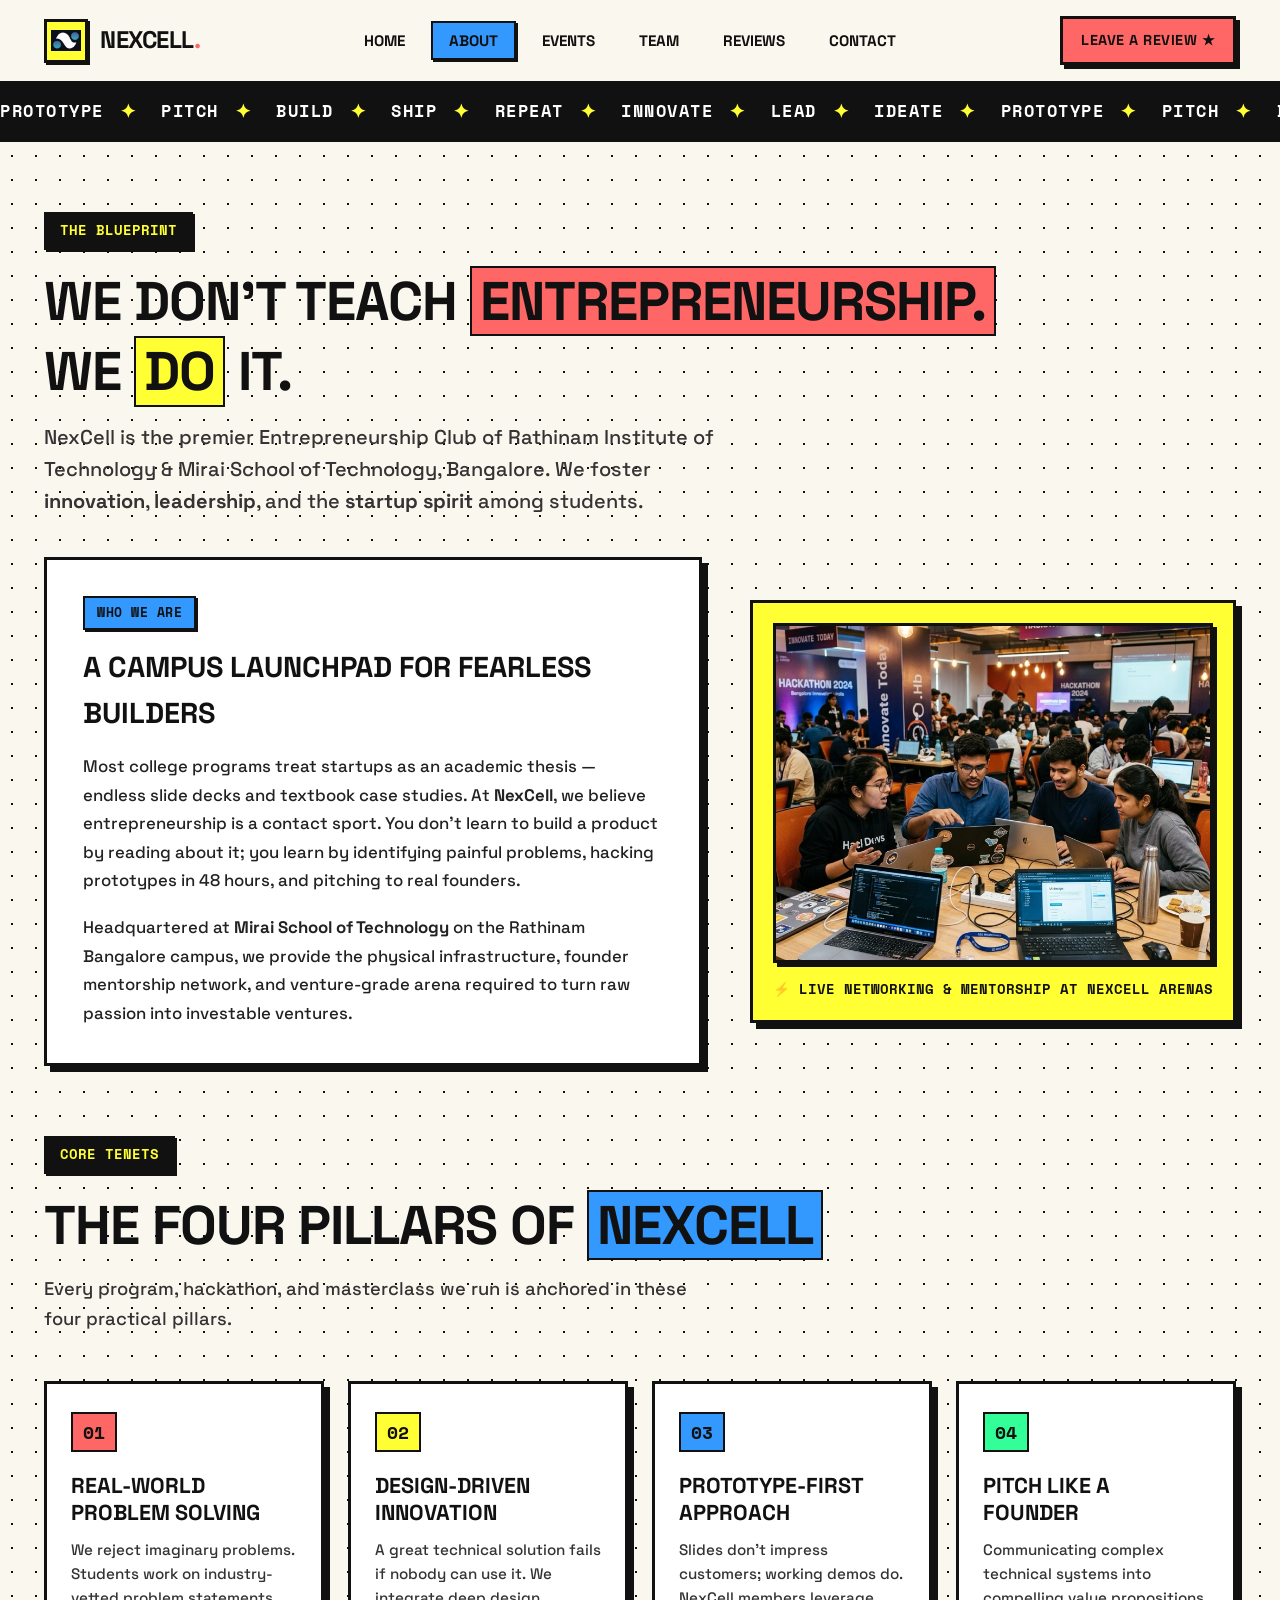
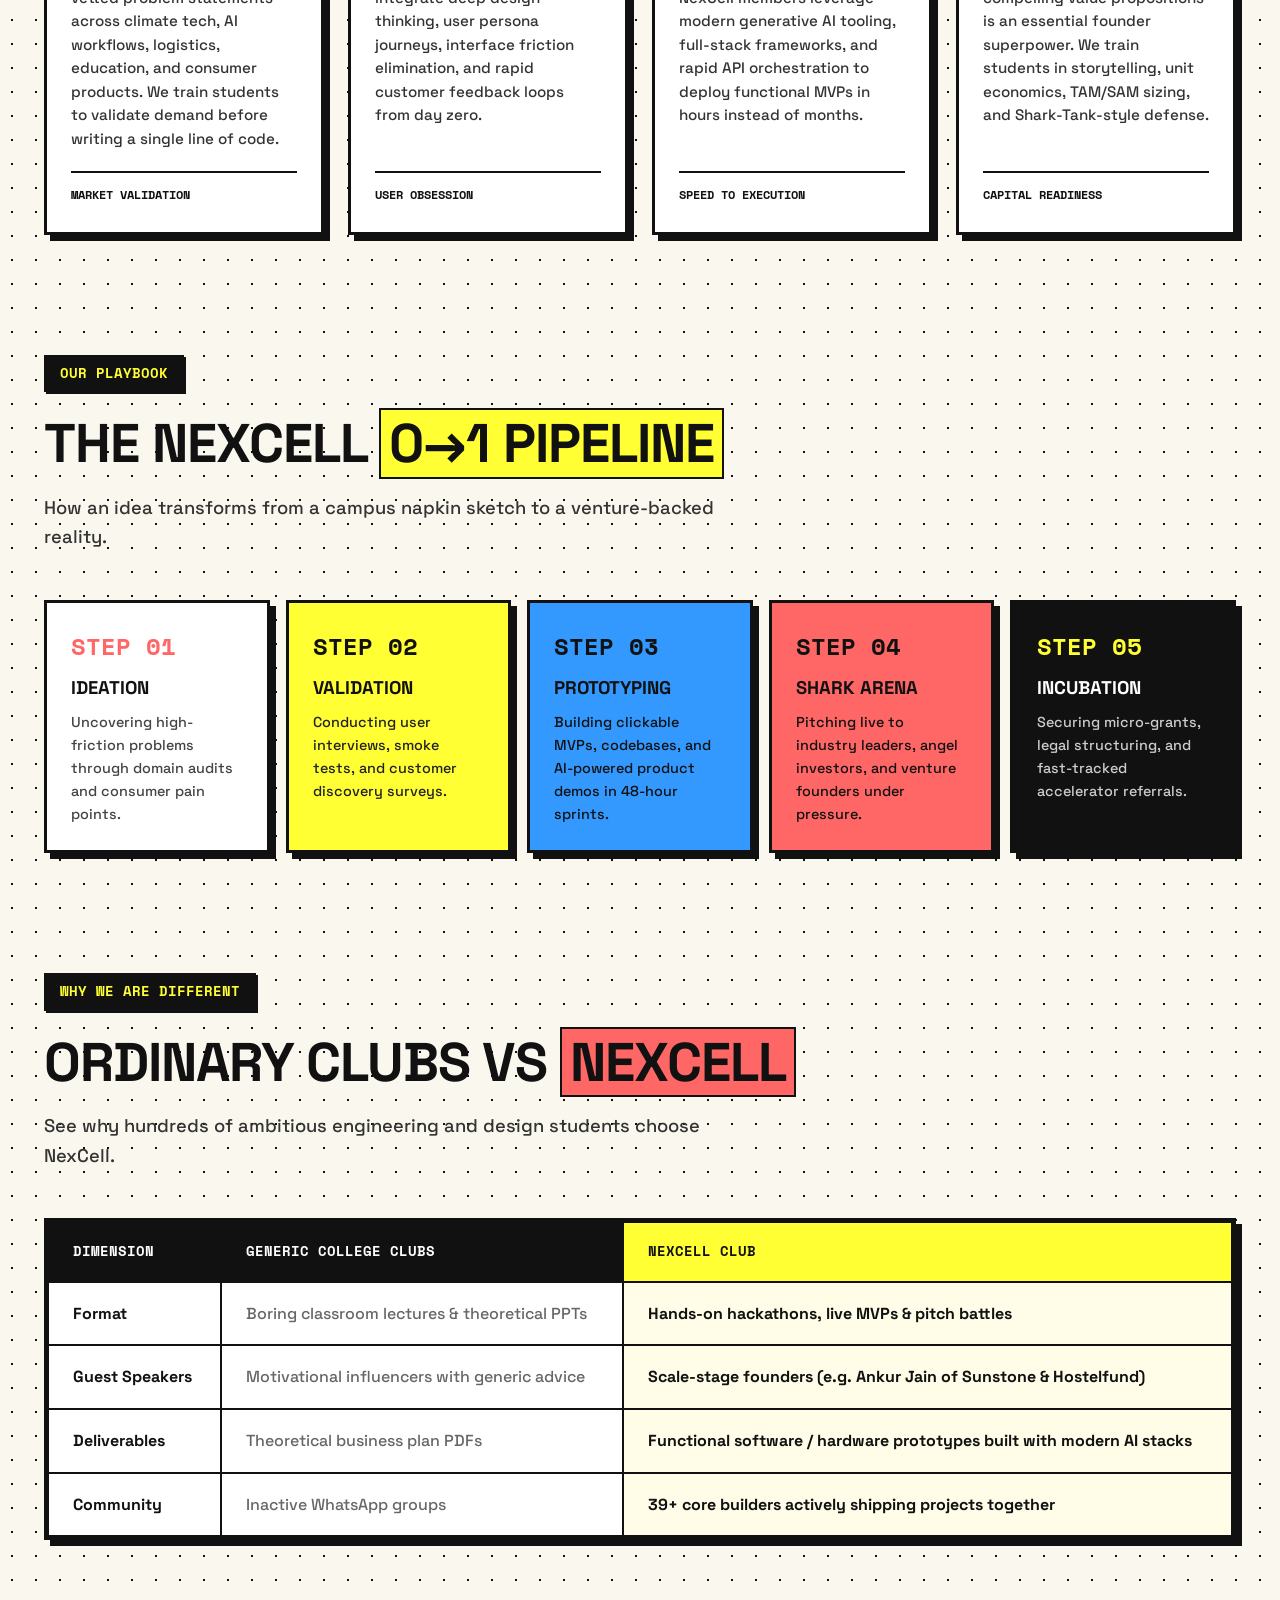
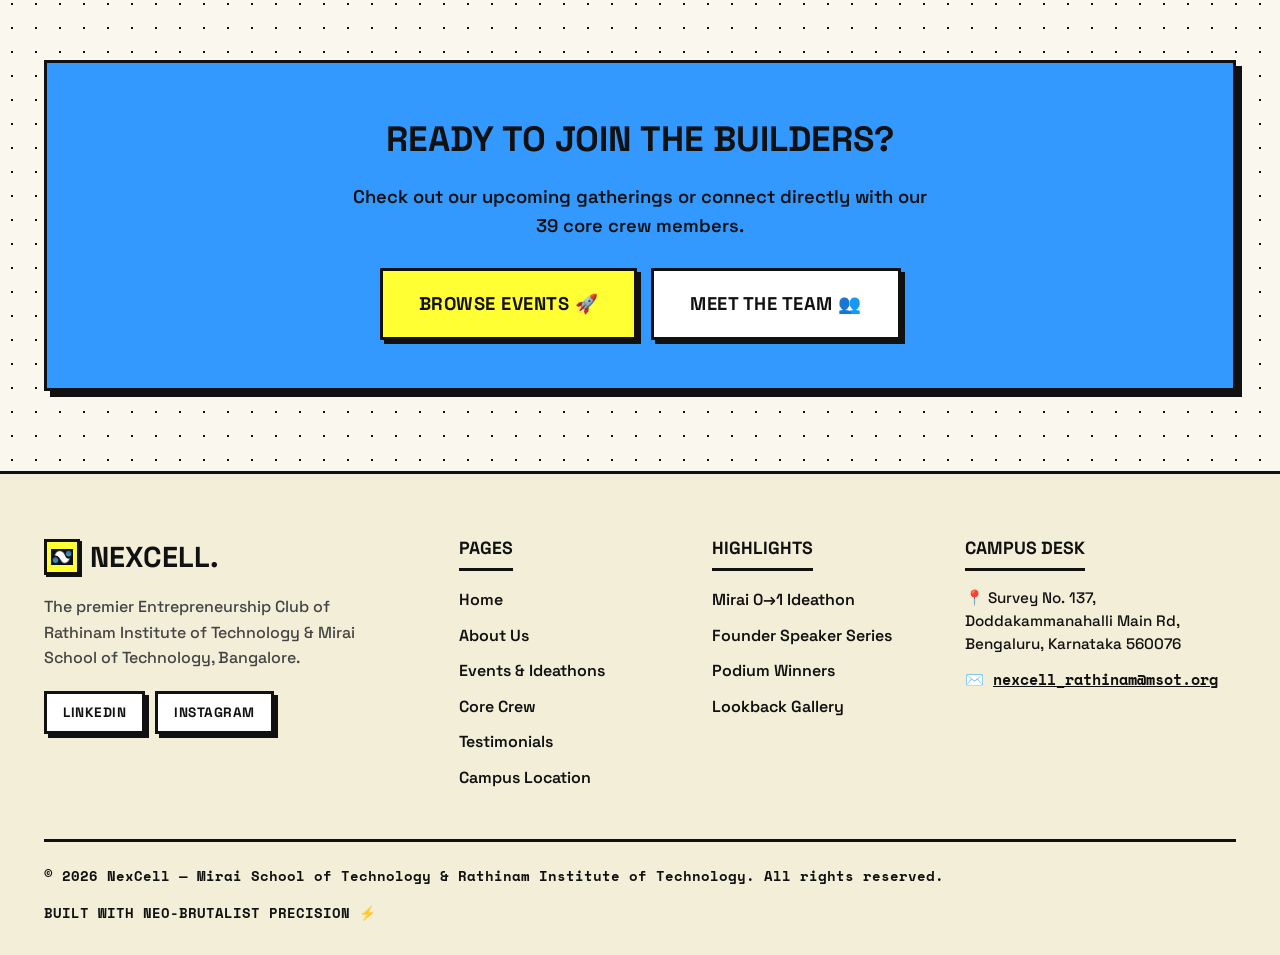
==== about.html @ 44498aa7 "feat: initial commit of NexCell neo-brutalist website" ====
<!DOCTYPE html>
<html lang="en">
<head>
  <meta charset="UTF-8">
  <meta name="viewport" content="width=device-width, initial-scale=1.0">
  <title>About Us — NexCell Club | Rathinam Institute of Technology</title>
  <meta name="description" content="Learn about NexCell, the entrepreneurship engine of Mirai School of Technology & Rathinam Institute of Technology Bangalore.">
  <link rel="icon" type="image/png" href="images/logo.png">
  <link rel="stylesheet" href="css/style.css">
</head>
<body>

  <!-- ==================== HEADER & NAVBAR ==================== -->
  <header class="site-header">
    <div class="container">
      <nav class="navbar" aria-label="Main Navigation">
        <a href="index.html" class="nav-brand">
          <div class="nav-logo-box">
            <img src="images/logo.png" alt="NexCell Logo" width="36" height="36">
          </div>
          <div>NEXCELL<span class="dot">.</span></div>
        </a>

        <ul class="nav-links">
          <li><a href="index.html" class="nav-link">Home</a></li>
          <li><a href="about.html" class="nav-link active">About</a></li>
          <li><a href="events.html" class="nav-link">Events</a></li>
          <li><a href="team.html" class="nav-link">Team</a></li>
          <li><a href="reviews.html" class="nav-link">Reviews</a></li>
          <li><a href="contact.html" class="nav-link">Contact</a></li>
        </ul>

        <div class="nav-actions">
          <a href="reviews.html" class="btn-brutal nav-cta-btn">Leave a Review ★</a>
          <button class="mobile-toggle" id="mobileToggle" aria-label="Toggle navigation menu" aria-expanded="false">
            <span></span>
            <span></span>
            <span></span>
          </button>
        </div>
      </nav>
    </div>

    <!-- Mobile Drawer -->
    <div class="mobile-drawer" id="mobileDrawer">
      <ul>
        <li><a href="index.html" class="nav-link">Home</a></li>
        <li><a href="about.html" class="nav-link active">About Us</a></li>
        <li><a href="events.html" class="nav-link">Events &amp; Ideathons</a></li>
        <li><a href="team.html" class="nav-link">Builders &amp; Team</a></li>
        <li><a href="reviews.html" class="nav-link">Student Reviews</a></li>
        <li><a href="contact.html" class="nav-link">Contact &amp; Location</a></li>
      </ul>
    </div>
  </header>

  <!-- ==================== TICKER ==================== -->
  <div class="ticker-banner" aria-hidden="true">
    <div class="ticker-track">
      <div class="ticker-item">PROTOTYPE <span class="ticker-star">✦</span></div>
      <div class="ticker-item">PITCH <span class="ticker-star">✦</span></div>
      <div class="ticker-item">BUILD <span class="ticker-star">✦</span></div>
      <div class="ticker-item">SHIP <span class="ticker-star">✦</span></div>
      <div class="ticker-item">REPEAT <span class="ticker-star">✦</span></div>
      <div class="ticker-item">INNOVATE <span class="ticker-star">✦</span></div>
      <div class="ticker-item">LEAD <span class="ticker-star">✦</span></div>
      <div class="ticker-item">IDEATE <span class="ticker-star">✦</span></div>
      <!-- Loop -->
      <div class="ticker-item">PROTOTYPE <span class="ticker-star">✦</span></div>
      <div class="ticker-item">PITCH <span class="ticker-star">✦</span></div>
      <div class="ticker-item">BUILD <span class="ticker-star">✦</span></div>
      <div class="ticker-item">SHIP <span class="ticker-star">✦</span></div>
      <div class="ticker-item">REPEAT <span class="ticker-star">✦</span></div>
      <div class="ticker-item">INNOVATE <span class="ticker-star">✦</span></div>
      <div class="ticker-item">LEAD <span class="ticker-star">✦</span></div>
      <div class="ticker-item">IDEATE <span class="ticker-star">✦</span></div>
    </div>
  </div>

  <main>
    <!-- ==================== ABOUT HERO ==================== -->
    <section class="hero-section" style="padding-bottom: 30px;">
      <div class="container">
        <div class="section-head" style="margin-bottom: 24px;">
          <span class="section-tag">The Blueprint</span>
          <h1 class="section-title">
            WE DON'T TEACH <span class="highlight-red">ENTREPRENEURSHIP.</span><br>
            WE <span class="highlight-yellow">DO</span> IT.
          </h1>
          <p class="section-desc" style="font-size: 1.25rem;">
            NexCell is the premier Entrepreneurship Club of Rathinam Institute of Technology &amp; Mirai School of Technology, Bangalore. We foster <strong>innovation</strong>, <strong>leadership</strong>, and the <strong>startup spirit</strong> among students.
          </p>
        </div>

        <div class="hero-grid" style="margin-top: 40px;">
          <div class="brutal-box" style="padding: 36px; background: var(--color-white);">
            <span class="badge-brutal badge-blue" style="margin-bottom: 14px;">WHO WE ARE</span>
            <h2 style="font-size: 1.8rem; font-weight: 800; text-transform: uppercase; margin-bottom: 16px;">
              A Campus Launchpad for Fearless Builders
            </h2>
            <p style="font-size: 1.05rem; line-height: 1.7; margin-bottom: 18px; color: #222;">
              Most college programs treat startups as an academic thesis — endless slide decks and textbook case studies. At <strong>NexCell</strong>, we believe entrepreneurship is a contact sport. You don’t learn to build a product by reading about it; you learn by identifying painful problems, hacking prototypes in 48 hours, and pitching to real founders.
            </p>
            <p style="font-size: 1.05rem; line-height: 1.7; color: #222;">
              Headquartered at <strong>Mirai School of Technology</strong> on the Rathinam Bangalore campus, we provide the physical infrastructure, founder mentorship network, and venture-grade arena required to turn raw passion into investable ventures.
            </p>
          </div>

          <div class="brutal-box" style="padding: 20px; background: var(--color-yellow);">
            <div class="hero-image-frame" style="height: 340px;">
              <img src="images/hero_networking.jpg" alt="NexCell Event Networking Session" style="height: 100%; object-fit: cover;">
            </div>
            <div style="margin-top: 16px; font-family: var(--font-mono); font-weight: 700; font-size: 0.85rem; text-align: center;">
              ⚡ LIVE NETWORKING &amp; MENTORSHIP AT NEXCELL ARENAS
            </div>
          </div>
        </div>
      </div>
    </section>

    <!-- ==================== 4 PILLARS DEEP DIVE ==================== -->
    <section class="pillars-section" style="padding-top: 40px;">
      <div class="container">
        <div class="section-head">
          <span class="section-tag">Core Tenets</span>
          <h2 class="section-title">THE FOUR PILLARS OF <span class="highlight-blue">NEXCELL</span></h2>
          <p class="section-desc">Every program, hackathon, and masterclass we run is anchored in these four practical pillars.</p>
        </div>

        <div class="pillars-grid">
          <!-- Pillar 1 -->
          <div class="pillar-card" style="background: var(--color-white);">
            <span class="pillar-number">01</span>
            <div>
              <h3 class="pillar-title">Real-World Problem Solving</h3>
              <p class="pillar-desc">
                We reject imaginary problems. Students work on industry-vetted problem statements across climate tech, AI workflows, logistics, education, and consumer products. We train students to validate demand before writing a single line of code.
              </p>
            </div>
            <span class="pillar-badge">Market Validation</span>
          </div>

          <!-- Pillar 2 -->
          <div class="pillar-card" style="background: var(--color-white);">
            <span class="pillar-number">02</span>
            <div>
              <h3 class="pillar-title">Design-Driven Innovation</h3>
              <p class="pillar-desc">
                A great technical solution fails if nobody can use it. We integrate deep design thinking, user persona journeys, interface friction elimination, and rapid customer feedback loops from day zero.
              </p>
            </div>
            <span class="pillar-badge">User Obsession</span>
          </div>

          <!-- Pillar 3 -->
          <div class="pillar-card" style="background: var(--color-white);">
            <span class="pillar-number">03</span>
            <div>
              <h3 class="pillar-title">Prototype-First Approach</h3>
              <p class="pillar-desc">
                Slides don't impress customers; working demos do. NexCell members leverage modern generative AI tooling, full-stack frameworks, and rapid API orchestration to deploy functional MVPs in hours instead of months.
              </p>
            </div>
            <span class="pillar-badge">Speed to Execution</span>
          </div>

          <!-- Pillar 4 -->
          <div class="pillar-card" style="background: var(--color-white);">
            <span class="pillar-number">04</span>
            <div>
              <h3 class="pillar-title">Pitch Like A Founder</h3>
              <p class="pillar-desc">
                Communicating complex technical systems into compelling value propositions is an essential founder superpower. We train students in storytelling, unit economics, TAM/SAM sizing, and Shark-Tank-style defense.
              </p>
            </div>
            <span class="pillar-badge">Capital Readiness</span>
          </div>
        </div>
      </div>
    </section>

    <!-- ==================== THE 5-STAGE FOUNDER PIPELINE ==================== -->
    <section style="padding: 60px 0;">
      <div class="container">
        <div class="section-head">
          <span class="section-tag">Our Playbook</span>
          <h2 class="section-title">THE NEXCELL <span class="highlight-yellow">0→1 PIPELINE</span></h2>
          <p class="section-desc">How an idea transforms from a campus napkin sketch to a venture-backed reality.</p>
        </div>

        <div style="display: grid; grid-template-columns: repeat(auto-fit, minmax(210px, 1fr)); gap: 16px;">
          <div class="brutal-box" style="padding: 24px; background: var(--color-white);">
            <div style="font-family: var(--font-mono); font-size: 1.5rem; font-weight: 900; color: var(--color-red); margin-bottom: 8px;">STEP 01</div>
            <h4 style="font-size: 1.15rem; font-weight: 800; text-transform: uppercase; margin-bottom: 8px;">Ideation</h4>
            <p style="font-size: 0.9rem; color: #444;">Uncovering high-friction problems through domain audits and consumer pain points.</p>
          </div>

          <div class="brutal-box" style="padding: 24px; background: var(--color-yellow);">
            <div style="font-family: var(--font-mono); font-size: 1.5rem; font-weight: 900; color: var(--color-black); margin-bottom: 8px;">STEP 02</div>
            <h4 style="font-size: 1.15rem; font-weight: 800; text-transform: uppercase; margin-bottom: 8px;">Validation</h4>
            <p style="font-size: 0.9rem; color: #222;">Conducting user interviews, smoke tests, and customer discovery surveys.</p>
          </div>

          <div class="brutal-box" style="padding: 24px; background: var(--color-blue);">
            <div style="font-family: var(--font-mono); font-size: 1.5rem; font-weight: 900; color: var(--color-black); margin-bottom: 8px;">STEP 03</div>
            <h4 style="font-size: 1.15rem; font-weight: 800; text-transform: uppercase; margin-bottom: 8px;">Prototyping</h4>
            <p style="font-size: 0.9rem; color: #111;">Building clickable MVPs, codebases, and AI-powered product demos in 48-hour sprints.</p>
          </div>

          <div class="brutal-box" style="padding: 24px; background: var(--color-red);">
            <div style="font-family: var(--font-mono); font-size: 1.5rem; font-weight: 900; color: var(--color-black); margin-bottom: 8px;">STEP 04</div>
            <h4 style="font-size: 1.15rem; font-weight: 800; text-transform: uppercase; margin-bottom: 8px;">Shark Arena</h4>
            <p style="font-size: 0.9rem; color: #111;">Pitching live to industry leaders, angel investors, and venture founders under pressure.</p>
          </div>

          <div class="brutal-box" style="padding: 24px; background: var(--color-black); color: var(--color-white);">
            <div style="font-family: var(--font-mono); font-size: 1.5rem; font-weight: 900; color: var(--color-yellow); margin-bottom: 8px;">STEP 05</div>
            <h4 style="font-size: 1.15rem; font-weight: 800; text-transform: uppercase; margin-bottom: 8px; color: var(--color-white);">Incubation</h4>
            <p style="font-size: 0.9rem; color: #ccc;">Securing micro-grants, legal structuring, and fast-tracked accelerator referrals.</p>
          </div>
        </div>
      </div>
    </section>

    <!-- ==================== COMPARISON TABLE ==================== -->
    <section style="padding: 60px 0;">
      <div class="container">
        <div class="section-head">
          <span class="section-tag">Why We Are Different</span>
          <h2 class="section-title">ORDINARY CLUBS VS <span class="highlight-red">NEXCELL</span></h2>
          <p class="section-desc">See why hundreds of ambitious engineering and design students choose NexCell.</p>
        </div>

        <div class="brutal-box" style="overflow-x: auto; background: var(--color-white);">
          <table style="width: 100%; border-collapse: collapse; text-align: left; font-size: 1rem;">
            <thead>
              <tr style="background: var(--color-black); color: var(--color-white); font-family: var(--font-mono); font-size: 0.85rem;">
                <th style="padding: 18px 24px; border: var(--border-thin);">DIMENSION</th>
                <th style="padding: 18px 24px; border: var(--border-thin);">GENERIC COLLEGE CLUBS</th>
                <th style="padding: 18px 24px; border: var(--border-thin); background: var(--color-yellow); color: var(--color-black);">NEXCELL CLUB</th>
              </tr>
            </thead>
            <tbody>
              <tr>
                <td style="padding: 18px 24px; font-weight: 800; border: var(--border-thin);">Format</td>
                <td style="padding: 18px 24px; border: var(--border-thin); color: #666;">Boring classroom lectures &amp; theoretical PPTs</td>
                <td style="padding: 18px 24px; font-weight: 700; border: var(--border-thin); background: #fffde7;">Hands-on hackathons, live MVPs &amp; pitch battles</td>
              </tr>
              <tr>
                <td style="padding: 18px 24px; font-weight: 800; border: var(--border-thin);">Guest Speakers</td>
                <td style="padding: 18px 24px; border: var(--border-thin); color: #666;">Motivational influencers with generic advice</td>
                <td style="padding: 18px 24px; font-weight: 700; border: var(--border-thin); background: #fffde7;">Scale-stage founders (e.g. Ankur Jain of Sunstone &amp; Hostelfund)</td>
              </tr>
              <tr>
                <td style="padding: 18px 24px; font-weight: 800; border: var(--border-thin);">Deliverables</td>
                <td style="padding: 18px 24px; border: var(--border-thin); color: #666;">Theoretical business plan PDFs</td>
                <td style="padding: 18px 24px; font-weight: 700; border: var(--border-thin); background: #fffde7;">Functional software / hardware prototypes built with modern AI stacks</td>
              </tr>
              <tr>
                <td style="padding: 18px 24px; font-weight: 800; border: var(--border-thin);">Community</td>
                <td style="padding: 18px 24px; border: var(--border-thin); color: #666;">Inactive WhatsApp groups</td>
                <td style="padding: 18px 24px; font-weight: 700; border: var(--border-thin); background: #fffde7;">39+ core builders actively shipping projects together</td>
              </tr>
            </tbody>
          </table>
        </div>
      </div>
    </section>

    <!-- ==================== CTA BANNER ==================== -->
    <section style="padding: 60px 0 80px;">
      <div class="container">
        <div class="brutal-box" style="background: var(--color-blue); padding: 48px; text-align: center;">
          <h2 style="font-size: 2.2rem; font-weight: 900; text-transform: uppercase; margin-bottom: 14px;">
            READY TO JOIN THE BUILDERS?
          </h2>
          <p style="font-size: 1.15rem; max-width: 600px; margin: 0 auto 28px; font-weight: 600;">
            Check out our upcoming gatherings or connect directly with our 39 core crew members.
          </p>
          <div style="display: flex; justify-content: center; gap: 14px; flex-wrap: wrap;">
            <a href="events.html" class="btn-brutal btn-yellow btn-lg">Browse Events 🚀</a>
            <a href="team.html" class="btn-brutal btn-white btn-lg">Meet The Team 👥</a>
          </div>
        </div>
      </div>
    </section>
  </main>

  <!-- ==================== FOOTER ==================== -->
  <footer class="site-footer">
    <div class="container">
      <div class="footer-grid">
        <div class="footer-brand">
          <div style="display: flex; align-items: center; gap: 10px; margin-bottom: 14px;">
            <div class="nav-logo-box" style="width: 36px; height: 36px;">
              <img src="images/logo.png" alt="NexCell Logo">
            </div>
            <h3 style="margin: 0;">NEXCELL<span class="dot">.</span></h3>
          </div>
          <p>
            The premier Entrepreneurship Club of Rathinam Institute of Technology &amp; Mirai School of Technology, Bangalore.
          </p>
          <div class="footer-social-row">
            <a href="https://www.linkedin.com/company/nexcellclub/" target="_blank" rel="noopener noreferrer" class="btn-brutal btn-sm">LinkedIn</a>
            <a href="https://www.instagram.com/nexcell_mirai?igsh=MTM4enN2YnlpZTUzOA==" target="_blank" rel="noopener noreferrer" class="btn-brutal btn-sm">Instagram</a>
          </div>
        </div>

        <div class="footer-col">
          <h4>Pages</h4>
          <ul class="footer-links">
            <li><a href="index.html">Home</a></li>
            <li><a href="about.html">About Us</a></li>
            <li><a href="events.html">Events &amp; Ideathons</a></li>
            <li><a href="team.html">Core Crew</a></li>
            <li><a href="reviews.html">Testimonials</a></li>
            <li><a href="contact.html">Campus Location</a></li>
          </ul>
        </div>

        <div class="footer-col">
          <h4>Highlights</h4>
          <ul class="footer-links">
            <li><a href="events.html#flagship">Mirai 0→1 Ideathon</a></li>
            <li><a href="events.html#speaker">Founder Speaker Series</a></li>
            <li><a href="events.html#winners">Podium Winners</a></li>
            <li><a href="events.html#gallery">Lookback Gallery</a></li>
          </ul>
        </div>

        <div class="footer-col">
          <h4>Campus Desk</h4>
          <p style="font-size: 0.95rem; margin-bottom: 12px; line-height: 1.5;">
            📍 Survey No. 137, Doddakammanahalli Main Rd, Bengaluru, Karnataka 560076
          </p>
          <p style="font-size: 0.95rem; font-family: var(--font-mono); font-weight: 700;">
            ✉️ <a href="mailto:nexcell_rathinam@msot.org" style="text-decoration: underline;">nexcell_rathinam@msot.org</a>
          </p>
        </div>
      </div>

      <div class="footer-bottom-bar">
        <div>© 2026 NexCell — Mirai School of Technology &amp; Rathinam Institute of Technology. All rights reserved.</div>
        <div>BUILT WITH NEO-BRUTALIST PRECISION ⚡</div>
      </div>
    </div>
  </footer>

  <script src="js/main.js"></script>
</body>
</html>
---- css/style.css ----
/* ==========================================================================
   NEXCELL CLUB — NEO-BRUTALIST DESIGN SYSTEM
   Palette:
   - Cream (Main Background): #FAF7EE
   - Vibrant Coral Red: #ff6666
   - Vibrant Electric Yellow: #ffff33
   - Vibrant Electric Blue: #3399ff
   - Pure Ink Black: #111111
   - Clean White: #ffffff
   ========================================================================== */

@import url('https://fonts.googleapis.com/css2?family=Space+Grotesk:wght@400;500;600;700;800&family=Space+Mono:ital,wght@0,400;0,700;1,400&display=swap');

:root {
  --bg-cream: #FAF7EE;
  --bg-cream-alt: #F3EED8;
  --color-red: #ff6666;
  --color-yellow: #ffff33;
  --color-blue: #3399ff;
  --color-black: #111111;
  --color-white: #ffffff;
  --color-muted: #555555;
  
  --border-thick: 3px solid #111111;
  --border-mid: 2.5px solid #111111;
  --border-thin: 2px solid #111111;
  
  --shadow-xs: 2px 2px 0px #111111;
  --shadow-sm: 4px 4px 0px #111111;
  --shadow-md: 6px 6px 0px #111111;
  --shadow-lg: 9px 9px 0px #111111;
  --shadow-xl: 12px 12px 0px #111111;

  --font-display: 'Space Grotesk', -apple-system, BlinkMacSystemFont, "Segoe UI", Roboto, sans-serif;
  --font-mono: 'Space Mono', monospace;
  
  --radius-none: 0px;
  --radius-sm: 4px;
  --radius-pill: 999px;
  
  --container-max: 1240px;
  --transition-snappy: 0.15s cubic-bezier(0.4, 0, 0.2, 1);
}

/* ==========================================================================
   CSS RESET & BASE
   ========================================================================== */

*, *::before, *::after {
  box-sizing: border-box;
  margin: 0;
  padding: 0;
}

html {
  scroll-behavior: smooth;
  font-size: 16px;
  -webkit-text-size-adjust: 100%;
}

body {
  background-color: var(--bg-cream);
  background-image: 
    radial-gradient(#111111 1px, transparent 1px);
  background-size: 24px 24px;
  color: var(--color-black);
  font-family: var(--font-display);
  font-weight: 500;
  line-height: 1.6;
  min-height: 100vh;
  display: flex;
  flex-direction: column;
  overflow-x: hidden;
}

img, picture, video, canvas, svg {
  display: block;
  max-width: 100%;
}

input, button, textarea, select {
  font: inherit;
}

a {
  color: inherit;
  text-decoration: none;
}

button {
  cursor: pointer;
  border: none;
  background: none;
}

::selection {
  background: var(--color-yellow);
  color: var(--color-black);
}

/* Container */
.container {
  width: 100%;
  max-width: var(--container-max);
  margin-left: auto;
  margin-right: auto;
  padding-left: 24px;
  padding-right: 24px;
}

/* ==========================================================================
   NEO-BRUTALIST ATOMS & UTILITIES
   ========================================================================== */

.brutal-box {
  background: var(--color-white);
  border: var(--border-thick);
  box-shadow: var(--shadow-md);
  transition: transform var(--transition-snappy), box-shadow var(--transition-snappy);
}

.brutal-box:hover {
  transform: translate(-2px, -2px);
  box-shadow: var(--shadow-lg);
}

.bg-yellow { background-color: var(--color-yellow) !important; }
.bg-red    { background-color: var(--color-red) !important; }
.bg-blue   { background-color: var(--color-blue) !important; }
.bg-cream  { background-color: var(--bg-cream) !important; }
.bg-white  { background-color: var(--color-white) !important; }
.bg-black  { background-color: var(--color-black) !important; color: var(--color-white) !important; }

/* Buttons */
.btn-brutal {
  display: inline-flex;
  align-items: center;
  justify-content: center;
  gap: 10px;
  padding: 14px 26px;
  font-family: var(--font-display);
  font-weight: 700;
  font-size: 1rem;
  text-transform: uppercase;
  letter-spacing: 0.5px;
  border: var(--border-thick);
  background: var(--color-white);
  color: var(--color-black);
  box-shadow: var(--shadow-sm);
  transition: all var(--transition-snappy);
  cursor: pointer;
  text-align: center;
  user-select: none;
}

.btn-brutal:hover {
  transform: translate(-2px, -2px);
  box-shadow: var(--shadow-md);
}

.btn-brutal:active {
  transform: translate(3px, 3px);
  box-shadow: var(--shadow-xs);
}

.btn-yellow {
  background: var(--color-yellow);
  color: var(--color-black);
}
.btn-yellow:hover {
  background: #fff800;
}

.btn-red {
  background: var(--color-red);
  color: var(--color-black);
}
.btn-red:hover {
  background: #ff5252;
}

.btn-blue {
  background: var(--color-blue);
  color: var(--color-black);
}
.btn-blue:hover {
  background: #1e87f0;
}

.btn-black {
  background: var(--color-black);
  color: var(--color-white);
}
.btn-black:hover {
  background: #262626;
  color: var(--color-yellow);
}

.btn-sm {
  padding: 8px 16px;
  font-size: 0.85rem;
}

.btn-lg {
  padding: 18px 36px;
  font-size: 1.15rem;
}

/* Badges & Tags */
.badge-brutal {
  display: inline-flex;
  align-items: center;
  gap: 6px;
  padding: 5px 12px;
  font-family: var(--font-mono);
  font-weight: 700;
  font-size: 0.8rem;
  text-transform: uppercase;
  letter-spacing: 0.5px;
  border: var(--border-thin);
  box-shadow: var(--shadow-xs);
  background: var(--color-white);
  color: var(--color-black);
}

.badge-yellow { background: var(--color-yellow); }
.badge-red    { background: var(--color-red); }
.badge-blue   { background: var(--color-blue); }
.badge-black  { background: var(--color-black); color: var(--color-white); }

/* Section Header Structure */
.section-head {
  margin-bottom: 48px;
}

.section-tag {
  display: inline-block;
  font-family: var(--font-mono);
  font-size: 0.85rem;
  font-weight: 700;
  padding: 6px 14px;
  background: var(--color-black);
  color: var(--color-yellow);
  border: var(--border-thin);
  box-shadow: var(--shadow-xs);
  text-transform: uppercase;
  margin-bottom: 16px;
}

.section-title {
  font-size: clamp(2rem, 4.5vw, 3.4rem);
  font-weight: 800;
  line-height: 1.15;
  letter-spacing: -1px;
  text-transform: uppercase;
  margin-bottom: 14px;
}

.section-desc {
  font-size: 1.15rem;
  color: #333333;
  max-width: 680px;
  line-height: 1.6;
}

/* Highlight Pills */
.highlight-yellow {
  background: var(--color-yellow);
  padding: 2px 8px;
  border: var(--border-thin);
  display: inline-block;
}
.highlight-red {
  background: var(--color-red);
  padding: 2px 8px;
  border: var(--border-thin);
  display: inline-block;
}
.highlight-blue {
  background: var(--color-blue);
  padding: 2px 8px;
  border: var(--border-thin);
  display: inline-block;
}

/* ==========================================================================
   NAVIGATION BAR
   ========================================================================== */

.site-header {
  position: sticky;
  top: 0;
  z-index: 1000;
  background: var(--bg-cream);
  border-bottom: var(--border-thick);
}

.navbar {
  display: flex;
  align-items: center;
  justify-content: space-between;
  padding: 16px 0;
  position: relative;
}

.nav-brand {
  display: flex;
  align-items: center;
  gap: 12px;
  font-size: 1.5rem;
  font-weight: 800;
  letter-spacing: -0.5px;
}

.nav-logo-box {
  width: 44px;
  height: 44px;
  background: var(--color-yellow);
  border: var(--border-thick);
  box-shadow: var(--shadow-xs);
  display: flex;
  align-items: center;
  justify-content: center;
  padding: 4px;
  overflow: hidden;
}

.nav-logo-box img {
  width: 100%;
  height: 100%;
  object-fit: contain;
}

.nav-brand span.dot {
  color: var(--color-red);
}

.nav-links {
  display: flex;
  align-items: center;
  gap: 8px;
  list-style: none;
}

.nav-link {
  font-family: var(--font-display);
  font-weight: 700;
  font-size: 0.95rem;
  text-transform: uppercase;
  padding: 8px 16px;
  border: 2px solid transparent;
  transition: all var(--transition-snappy);
}

.nav-link:hover {
  background: var(--color-yellow);
  border: var(--border-thin);
  box-shadow: var(--shadow-xs);
  transform: translate(-1px, -1px);
}

.nav-link.active {
  background: var(--color-blue);
  color: var(--color-black);
  border: var(--border-thin);
  box-shadow: var(--shadow-xs);
}

.nav-actions {
  display: flex;
  align-items: center;
  gap: 12px;
}

.nav-cta-btn {
  background: var(--color-red);
  color: var(--color-black);
  font-size: 0.9rem;
  padding: 10px 18px;
}

.mobile-toggle {
  display: none;
  flex-direction: column;
  justify-content: center;
  align-items: center;
  width: 44px;
  height: 44px;
  background: var(--color-yellow);
  border: var(--border-thick);
  box-shadow: var(--shadow-xs);
  gap: 5px;
}

.mobile-toggle span {
  display: block;
  width: 22px;
  height: 3px;
  background: var(--color-black);
  transition: transform 0.2s, opacity 0.2s;
}

.mobile-toggle.is-active span:nth-child(1) {
  transform: translateY(8px) rotate(45deg);
}
.mobile-toggle.is-active span:nth-child(2) {
  opacity: 0;
}
.mobile-toggle.is-active span:nth-child(3) {
  transform: translateY(-8px) rotate(-45deg);
}

/* Mobile Nav Drawer */
.mobile-drawer {
  display: none;
  background: var(--bg-cream);
  border-top: var(--border-thick);
  padding: 24px;
}

.mobile-drawer.is-open {
  display: block;
}

.mobile-drawer ul {
  list-style: none;
  display: flex;
  flex-direction: column;
  gap: 12px;
}

.mobile-drawer .nav-link {
  display: block;
  font-size: 1.2rem;
  padding: 12px 16px;
  background: var(--color-white);
  border: var(--border-thick);
  box-shadow: var(--shadow-xs);
}

.mobile-drawer .nav-link.active {
  background: var(--color-blue);
}

/* ==========================================================================
   TICKER / MARQUEE
   ========================================================================== */

.ticker-banner {
  background: var(--color-black);
  color: var(--color-white);
  border-bottom: var(--border-thick);
  overflow: hidden;
  white-space: nowrap;
  padding: 12px 0;
  user-select: none;
}

.ticker-track {
  display: inline-flex;
  align-items: center;
  gap: 24px;
  animation: ticker-slide 28s linear infinite;
}

.ticker-item {
  font-family: var(--font-mono);
  font-weight: 700;
  font-size: 1.05rem;
  text-transform: uppercase;
  letter-spacing: 1.5px;
  display: inline-flex;
  align-items: center;
  gap: 16px;
}

.ticker-star {
  color: var(--color-yellow);
  font-size: 1.2rem;
}

@keyframes ticker-slide {
  from { transform: translateX(0); }
  to { transform: translateX(-50%); }
}

/* ==========================================================================
   HERO SECTION (HOME)
   ========================================================================== */

.hero-section {
  padding: 70px 0 60px;
  position: relative;
}

.hero-grid {
  display: grid;
  grid-template-columns: 1.15fr 0.85fr;
  gap: 48px;
  align-items: center;
}

.hero-meta {
  display: flex;
  align-items: center;
  gap: 10px;
  margin-bottom: 20px;
  flex-wrap: wrap;
}

.hero-headline {
  font-size: clamp(2.4rem, 5.5vw, 4.2rem);
  font-weight: 900;
  line-height: 1.05;
  letter-spacing: -1.5px;
  text-transform: uppercase;
  margin-bottom: 24px;
}

.hero-subtitle {
  font-size: 1.25rem;
  line-height: 1.6;
  color: #222222;
  margin-bottom: 32px;
  max-width: 580px;
}

.hero-actions {
  display: flex;
  align-items: center;
  gap: 16px;
  flex-wrap: wrap;
}

/* Hero Visual & Image Collage */
.hero-visual-card {
  position: relative;
  padding: 20px;
  background: var(--color-yellow);
  border: var(--border-thick);
  box-shadow: var(--shadow-xl);
}

.hero-image-frame {
  position: relative;
  border: var(--border-thick);
  background: var(--color-white);
  overflow: hidden;
  box-shadow: var(--shadow-sm);
}

.hero-image-frame img {
  width: 100%;
  height: 380px;
  object-fit: cover;
  transition: transform 0.3s ease;
}

.hero-visual-card:hover .hero-image-frame img {
  transform: scale(1.03);
}

.hero-sticker-1 {
  position: absolute;
  top: -15px;
  right: -15px;
  background: var(--color-red);
  color: var(--color-black);
  border: var(--border-thick);
  box-shadow: var(--shadow-sm);
  padding: 8px 16px;
  font-family: var(--font-mono);
  font-weight: 700;
  font-size: 0.85rem;
  transform: rotate(3deg);
  z-index: 2;
}

.hero-sticker-2 {
  position: absolute;
  bottom: -20px;
  left: 20px;
  background: var(--color-blue);
  color: var(--color-black);
  border: var(--border-thick);
  box-shadow: var(--shadow-sm);
  padding: 10px 18px;
  font-weight: 800;
  font-size: 0.95rem;
  display: flex;
  align-items: center;
  gap: 8px;
  transform: rotate(-2deg);
  z-index: 2;
}

/* ==========================================================================
   STATS STRIP
   ========================================================================== */

.stats-strip {
  margin: 40px 0 70px;
}

.stats-grid {
  display: grid;
  grid-template-columns: repeat(4, 1fr);
  gap: 20px;
}

.stat-item {
  background: var(--color-white);
  border: var(--border-thick);
  box-shadow: var(--shadow-md);
  padding: 24px 20px;
  text-align: center;
  position: relative;
  transition: transform var(--transition-snappy);
}

.stat-item:hover {
  transform: translateY(-4px);
}

.stat-item:nth-child(1) { background: var(--color-white); }
.stat-item:nth-child(2) { background: var(--color-yellow); }
.stat-item:nth-child(3) { background: var(--color-blue); }
.stat-item:nth-child(4) { background: var(--color-red); }

.stat-number {
  font-size: 3rem;
  font-weight: 900;
  line-height: 1;
  font-family: var(--font-display);
  letter-spacing: -1px;
  margin-bottom: 8px;
}

.stat-label {
  font-family: var(--font-mono);
  font-weight: 700;
  font-size: 0.85rem;
  text-transform: uppercase;
  letter-spacing: 0.5px;
}

/* ==========================================================================
   PILLARS & FEATURES
   ========================================================================== */

.pillars-section {
  padding: 60px 0;
}

.pillars-grid {
  display: grid;
  grid-template-columns: repeat(4, 1fr);
  gap: 24px;
}

.pillar-card {
  background: var(--color-white);
  border: var(--border-thick);
  box-shadow: var(--shadow-md);
  padding: 28px 24px;
  display: flex;
  flex-direction: column;
  justify-content: space-between;
  transition: transform var(--transition-snappy), box-shadow var(--transition-snappy);
  position: relative;
}

.pillar-card:hover {
  transform: translate(-3px, -3px);
  box-shadow: var(--shadow-lg);
}

.pillar-number {
  font-family: var(--font-mono);
  font-size: 1.1rem;
  font-weight: 700;
  display: inline-block;
  padding: 4px 10px;
  border: var(--border-thin);
  margin-bottom: 20px;
  align-self: flex-start;
}

.pillar-card:nth-child(1) .pillar-number { background: var(--color-red); }
.pillar-card:nth-child(2) .pillar-number { background: var(--color-yellow); }
.pillar-card:nth-child(3) .pillar-number { background: var(--color-blue); }
.pillar-card:nth-child(4) .pillar-number { background: #33ff99; }

.pillar-title {
  font-size: 1.35rem;
  font-weight: 800;
  line-height: 1.25;
  margin-bottom: 12px;
  text-transform: uppercase;
}

.pillar-desc {
  font-size: 0.95rem;
  color: #333333;
  line-height: 1.55;
  margin-bottom: 20px;
}

.pillar-badge {
  font-family: var(--font-mono);
  font-size: 0.75rem;
  font-weight: 700;
  text-transform: uppercase;
  color: var(--color-black);
  border-top: var(--border-thin);
  padding-top: 12px;
  margin-top: auto;
}

/* ==========================================================================
   FEATURED EVENT PREVIEW (HOME)
   ========================================================================== */

.featured-event-section {
  padding: 60px 0;
}

.featured-event-card {
  background: var(--color-white);
  border: var(--border-thick);
  box-shadow: var(--shadow-xl);
  display: grid;
  grid-template-columns: 1fr 1fr;
  overflow: hidden;
}

.featured-event-content {
  padding: 44px;
  display: flex;
  flex-direction: column;
  justify-content: center;
}

.featured-event-img-wrap {
  position: relative;
  border-left: var(--border-thick);
  background: var(--color-black);
  min-height: 380px;
}

.featured-event-img-wrap img {
  width: 100%;
  height: 100%;
  object-fit: cover;
}

.event-banner-tag {
  position: absolute;
  top: 20px;
  left: 20px;
  background: var(--color-yellow);
  border: var(--border-thick);
  box-shadow: var(--shadow-sm);
  padding: 6px 14px;
  font-family: var(--font-mono);
  font-weight: 700;
  font-size: 0.85rem;
}

/* ==========================================================================
   WINNERS PODIUM (EVENTS PAGE)
   ========================================================================== */

.winners-section {
  padding: 40px 0 60px;
}

.winners-podium {
  display: grid;
  grid-template-columns: repeat(3, 1fr);
  gap: 24px;
  align-items: stretch;
}

.winner-card {
  border: var(--border-thick);
  box-shadow: var(--shadow-lg);
  display: flex;
  flex-direction: column;
  background: var(--color-white);
  transition: transform var(--transition-snappy);
}

.winner-card:hover {
  transform: translateY(-6px);
}

.winner-card.first-place {
  order: 2;
  transform: translateY(-16px);
  border-color: #000;
}
.winner-card.first-place:hover {
  transform: translateY(-22px);
}
.winner-card.second-place {
  order: 1;
}
.winner-card.third-place {
  order: 3;
}

.winner-header {
  padding: 14px 20px;
  font-family: var(--font-mono);
  font-weight: 700;
  font-size: 0.9rem;
  text-transform: uppercase;
  border-bottom: var(--border-thick);
  display: flex;
  align-items: center;
  justify-content: space-between;
}

.winner-card.first-place .winner-header { background: var(--color-yellow); }
.winner-card.second-place .winner-header { background: #E0E0E0; }
.winner-card.third-place .winner-header { background: #E8A87C; }

.winner-img-box {
  width: 100%;
  height: 240px;
  border-bottom: var(--border-thick);
  background: #eee;
  overflow: hidden;
}

.winner-img-box img {
  width: 100%;
  height: 100%;
  object-fit: cover;
}

.winner-body {
  padding: 24px 20px;
  display: flex;
  flex-direction: column;
  flex-grow: 1;
}

.winner-team-name {
  font-size: 1.5rem;
  font-weight: 800;
  margin-bottom: 6px;
  text-transform: uppercase;
}

.winner-prize {
  font-family: var(--font-mono);
  font-size: 0.95rem;
  font-weight: 700;
  color: var(--color-black);
  margin-bottom: 12px;
}

/* ==========================================================================
   SPEAKER CARD (EVENTS PAGE)
   ========================================================================== */

.speaker-box {
  background: var(--color-white);
  border: var(--border-thick);
  box-shadow: var(--shadow-xl);
  display: grid;
  grid-template-columns: 320px 1fr;
  margin-bottom: 48px;
  overflow: hidden;
}

.speaker-poster-frame {
  border-right: var(--border-thick);
  background: var(--color-yellow);
  padding: 24px;
  display: flex;
  align-items: center;
  justify-content: center;
}

.speaker-poster-frame img {
  width: 100%;
  border: var(--border-thick);
  box-shadow: var(--shadow-sm);
}

.speaker-info-frame {
  padding: 40px;
  display: flex;
  flex-direction: column;
  justify-content: center;
}

.speaker-profile-row {
  display: flex;
  align-items: center;
  gap: 20px;
  margin: 20px 0;
  padding: 16px;
  background: var(--bg-cream);
  border: var(--border-mid);
}

.speaker-avatar {
  width: 72px;
  height: 72px;
  border: var(--border-thick);
  box-shadow: var(--shadow-xs);
  overflow: hidden;
  flex-shrink: 0;
}

.speaker-avatar img {
  width: 100%;
  height: 100%;
  object-fit: cover;
}

.speaker-badges-list {
  display: flex;
  gap: 8px;
  flex-wrap: wrap;
  margin-top: 8px;
}

/* ==========================================================================
   UPCOMING TEASER CARD
   ========================================================================== */

.mystery-card {
  background: var(--color-yellow);
  border: var(--border-thick);
  box-shadow: var(--shadow-xl);
  padding: 48px;
  position: relative;
  overflow: hidden;
  display: grid;
  grid-template-columns: 1.2fr 0.8fr;
  gap: 40px;
  align-items: center;
  margin-bottom: 60px;
}

.mystery-card::before {
  content: 'CLASSIFIED';
  position: absolute;
  right: -30px;
  bottom: -40px;
  font-size: 7rem;
  font-weight: 900;
  opacity: 0.08;
  font-family: var(--font-display);
  pointer-events: none;
}

.mystery-perks {
  display: flex;
  flex-direction: column;
  gap: 12px;
  margin: 24px 0;
}

.mystery-perk-item {
  display: flex;
  align-items: center;
  gap: 12px;
  background: var(--color-white);
  border: var(--border-mid);
  box-shadow: var(--shadow-xs);
  padding: 12px 18px;
  font-weight: 700;
}

.mystery-visual-box {
  background: var(--color-black);
  color: var(--color-white);
  border: var(--border-thick);
  box-shadow: var(--shadow-lg);
  padding: 36px 24px;
  text-align: center;
  display: flex;
  flex-direction: column;
  align-items: center;
  justify-content: center;
  gap: 16px;
}

.mystery-radar {
  width: 90px;
  height: 90px;
  background: var(--color-yellow);
  border: var(--border-thick);
  border-radius: 50%;
  display: flex;
  align-items: center;
  justify-content: center;
  animation: radar-pulse 2s infinite ease-out;
}

@keyframes radar-pulse {
  0% { box-shadow: 0 0 0 0 rgba(255, 255, 51, 0.7); }
  70% { box-shadow: 0 0 0 24px rgba(255, 255, 51, 0); }
  100% { box-shadow: 0 0 0 0 rgba(255, 255, 51, 0); }
}

/* ==========================================================================
   LOOKBACK GALLERY (EVENTS PAGE)
   ========================================================================== */

.gallery-grid {
  display: grid;
  grid-template-columns: repeat(auto-fill, minmax(260px, 1fr));
  gap: 20px;
}

.gallery-item {
  border: var(--border-thick);
  box-shadow: var(--shadow-sm);
  background: var(--color-white);
  overflow: hidden;
  height: 220px;
  position: relative;
  cursor: pointer;
  transition: transform var(--transition-snappy), box-shadow var(--transition-snappy);
}

.gallery-item:hover {
  transform: translate(-3px, -3px);
  box-shadow: var(--shadow-md);
}

.gallery-item img {
  width: 100%;
  height: 100%;
  object-fit: cover;
  transition: transform 0.3s ease;
}

.gallery-item:hover img {
  transform: scale(1.05);
}

/* ==========================================================================
   TEAM SECTION (TEAM PAGE)
   ========================================================================== */

.team-controls {
  display: flex;
  align-items: center;
  justify-content: space-between;
  gap: 16px;
  margin-bottom: 36px;
  flex-wrap: wrap;
}

.team-filters {
  display: flex;
  gap: 8px;
  flex-wrap: wrap;
}

.filter-btn {
  font-family: var(--font-display);
  font-weight: 700;
  font-size: 0.9rem;
  padding: 8px 16px;
  border: var(--border-mid);
  background: var(--color-white);
  box-shadow: var(--shadow-xs);
  transition: all var(--transition-snappy);
}

.filter-btn:hover {
  background: var(--color-yellow);
}

.filter-btn.active {
  background: var(--color-black);
  color: var(--color-white);
}

.team-search-box {
  display: flex;
  align-items: center;
  border: var(--border-thick);
  box-shadow: var(--shadow-xs);
  background: var(--color-white);
  padding: 6px 14px;
  width: 100%;
  max-width: 320px;
}

.team-search-box input {
  border: none;
  outline: none;
  background: transparent;
  width: 100%;
  font-weight: 600;
}

.team-grid {
  display: grid;
  grid-template-columns: repeat(auto-fill, minmax(260px, 1fr));
  gap: 24px;
}

.team-card {
  background: var(--color-white);
  border: var(--border-thick);
  box-shadow: var(--shadow-md);
  display: flex;
  flex-direction: column;
  position: relative;
  transition: transform var(--transition-snappy), box-shadow var(--transition-snappy);
}

.team-card:hover {
  transform: translate(-3px, -3px);
  box-shadow: var(--shadow-lg);
}

.team-card-badge {
  position: absolute;
  top: 12px;
  left: 12px;
  z-index: 2;
  font-family: var(--font-mono);
  font-size: 0.75rem;
  font-weight: 700;
  padding: 4px 10px;
  border: var(--border-thin);
  box-shadow: var(--shadow-xs);
  background: var(--color-yellow);
  color: var(--color-black);
  text-transform: uppercase;
}

.team-card.leadership .team-card-badge {
  background: var(--color-red);
  color: var(--color-black);
}

.team-photo-wrap {
  width: 100%;
  height: 290px;
  border-bottom: var(--border-thick);
  background: #f0ede1;
  overflow: hidden;
  position: relative;
}

.team-photo-wrap img {
  width: 100%;
  height: 100%;
  object-fit: cover;
  transition: transform 0.3s ease;
}

.team-card:hover .team-photo-wrap img {
  transform: scale(1.04);
}

.team-info {
  padding: 18px;
  display: flex;
  flex-direction: column;
  flex-grow: 1;
  justify-content: space-between;
}

.team-name {
  font-size: 1.25rem;
  font-weight: 800;
  text-transform: uppercase;
  margin-bottom: 4px;
}

.team-role {
  font-family: var(--font-mono);
  font-size: 0.85rem;
  color: var(--color-muted);
  font-weight: 700;
  margin-bottom: 14px;
}

.team-social-links {
  display: flex;
  align-items: center;
  gap: 8px;
  border-top: var(--border-thin);
  padding-top: 12px;
}

.social-icon-btn {
  width: 32px;
  height: 32px;
  border: var(--border-thin);
  background: var(--bg-cream);
  display: flex;
  align-items: center;
  justify-content: center;
  font-family: var(--font-mono);
  font-size: 0.85rem;
  font-weight: 700;
  box-shadow: var(--shadow-xs);
  transition: all var(--transition-snappy);
}

.social-icon-btn:hover {
  background: var(--color-blue);
  transform: translate(-1px, -1px);
}

/* ==========================================================================
   REVIEWS & TESTIMONIALS (REVIEWS PAGE)
   ========================================================================== */

.reviews-layout {
  display: grid;
  grid-template-columns: 1.15fr 0.85fr;
  gap: 36px;
  align-items: start;
}

.reviews-list {
  display: flex;
  flex-direction: column;
  gap: 24px;
}

.review-card {
  background: var(--color-white);
  border: var(--border-thick);
  box-shadow: var(--shadow-md);
  padding: 30px;
  position: relative;
  transition: transform var(--transition-snappy);
}

.review-card:hover {
  transform: translateX(4px);
}

.review-stars {
  color: #000;
  font-size: 1.2rem;
  letter-spacing: 2px;
  margin-bottom: 14px;
}

.review-quote {
  font-size: 1.1rem;
  font-weight: 600;
  line-height: 1.6;
  margin-bottom: 20px;
  color: #1a1a1a;
  position: relative;
}

.review-author-box {
  display: flex;
  align-items: center;
  justify-content: space-between;
  border-top: var(--border-thin);
  padding-top: 14px;
}

.review-author-name {
  font-weight: 800;
  font-size: 1.05rem;
  text-transform: uppercase;
}

.review-author-role {
  font-family: var(--font-mono);
  font-size: 0.85rem;
  color: var(--color-muted);
}

/* Review Interactive Form */
.review-form-card {
  background: var(--color-yellow);
  border: var(--border-thick);
  box-shadow: var(--shadow-xl);
  padding: 32px;
  position: sticky;
  top: 100px;
}

.review-form-card h3 {
  font-size: 1.5rem;
  font-weight: 900;
  text-transform: uppercase;
  margin-bottom: 8px;
}

.form-group {
  margin-bottom: 18px;
}

.form-label {
  display: block;
  font-family: var(--font-mono);
  font-weight: 700;
  font-size: 0.85rem;
  text-transform: uppercase;
  margin-bottom: 6px;
}

.form-input, .form-textarea, .form-select {
  width: 100%;
  padding: 12px 14px;
  border: var(--border-thick);
  box-shadow: var(--shadow-xs);
  background: var(--color-white);
  font-family: var(--font-display);
  font-weight: 600;
  font-size: 0.95rem;
  outline: none;
}

.form-input:focus, .form-textarea:focus {
  background: #ffffff;
  box-shadow: var(--shadow-sm);
}

.form-textarea {
  min-height: 110px;
  resize: vertical;
}

.star-rating-select {
  display: flex;
  gap: 8px;
}

.star-btn {
  font-size: 1.5rem;
  color: #111;
  background: none;
  cursor: pointer;
  transition: transform 0.15s;
}

.star-btn:hover {
  transform: scale(1.2);
}

.star-btn.selected {
  color: #000;
  text-shadow: 0 0 2px #fff;
}

/* Live Preview Card */
.preview-badge {
  display: inline-block;
  font-family: var(--font-mono);
  font-size: 0.75rem;
  font-weight: 700;
  background: var(--color-black);
  color: var(--color-yellow);
  padding: 3px 8px;
  margin-top: 16px;
}

/* ==========================================================================
   FAQ SECTION
   ========================================================================== */

.faq-section {
  padding: 60px 0;
}

.faq-list {
  display: flex;
  flex-direction: column;
  gap: 16px;
  max-width: 860px;
  margin: 0 auto;
}

.faq-item {
  border: var(--border-thick);
  box-shadow: var(--shadow-md);
  background: var(--color-white);
  overflow: hidden;
  transition: box-shadow var(--transition-snappy);
}

.faq-item:hover {
  box-shadow: var(--shadow-lg);
}

.faq-question {
  padding: 20px 24px;
  display: flex;
  align-items: center;
  justify-content: space-between;
  width: 100%;
  font-size: 1.15rem;
  font-weight: 800;
  text-transform: uppercase;
  background: var(--color-white);
  border: none;
  cursor: pointer;
  text-align: left;
}

.faq-item.is-open .faq-question {
  background: var(--color-yellow);
  border-bottom: var(--border-mid);
}

.faq-icon {
  font-size: 1.5rem;
  font-weight: 900;
  transition: transform 0.2s ease;
}

.faq-item.is-open .faq-icon {
  transform: rotate(45deg);
}

.faq-answer {
  padding: 24px;
  display: none;
  font-size: 1.05rem;
  line-height: 1.6;
  background: var(--bg-cream);
}

.faq-item.is-open .faq-answer {
  display: block;
}

/* ==========================================================================
   CONTACT & LOCATION (CONTACT PAGE)
   ========================================================================== */

.contact-layout {
  display: grid;
  grid-template-columns: 1fr 1fr;
  gap: 40px;
  margin-bottom: 60px;
}

.contact-info-card {
  background: var(--color-white);
  border: var(--border-thick);
  box-shadow: var(--shadow-xl);
  padding: 40px;
}

.contact-channel {
  display: flex;
  align-items: flex-start;
  gap: 16px;
  margin-bottom: 24px;
}

.channel-icon-box {
  width: 48px;
  height: 48px;
  border: var(--border-thick);
  box-shadow: var(--shadow-xs);
  display: flex;
  align-items: center;
  justify-content: center;
  font-size: 1.25rem;
  flex-shrink: 0;
}

.contact-form-card {
  background: var(--color-blue);
  border: var(--border-thick);
  box-shadow: var(--shadow-xl);
  padding: 40px;
}

.map-container {
  border: var(--border-thick);
  box-shadow: var(--shadow-xl);
  background: var(--color-white);
  overflow: hidden;
  position: relative;
}

.map-header-bar {
  background: var(--color-black);
  color: var(--color-white);
  padding: 12px 20px;
  display: flex;
  align-items: center;
  justify-content: space-between;
  font-family: var(--font-mono);
  font-size: 0.85rem;
  font-weight: 700;
}

.map-frame {
  width: 100%;
  height: 450px;
  border: none;
}

/* ==========================================================================
   FOOTER
   ========================================================================== */

.site-footer {
  margin-top: auto;
  background: var(--bg-cream-alt);
  border-top: var(--border-thick);
  padding: 60px 0 30px;
}

.footer-grid {
  display: grid;
  grid-template-columns: 1.4fr 0.8fr 0.8fr 1fr;
  gap: 36px;
  margin-bottom: 48px;
}

.footer-brand h3 {
  font-size: 1.8rem;
  font-weight: 900;
  text-transform: uppercase;
  margin-bottom: 12px;
}

.footer-brand p {
  color: #444;
  margin-bottom: 20px;
  max-width: 320px;
}

.footer-col h4 {
  font-size: 1.1rem;
  font-weight: 800;
  text-transform: uppercase;
  margin-bottom: 16px;
  border-bottom: var(--border-thick);
  padding-bottom: 6px;
  display: inline-block;
}

.footer-links {
  list-style: none;
  display: flex;
  flex-direction: column;
  gap: 10px;
}

.footer-links a {
  font-weight: 600;
  transition: all var(--transition-snappy);
  display: inline-block;
}

.footer-links a:hover {
  transform: translateX(4px);
  color: var(--color-red);
}

.footer-social-row {
  display: flex;
  gap: 10px;
  margin-top: 14px;
}

.footer-bottom-bar {
  border-top: var(--border-thick);
  padding-top: 24px;
  display: flex;
  align-items: center;
  justify-content: space-between;
  flex-wrap: wrap;
  gap: 16px;
  font-family: var(--font-mono);
  font-size: 0.85rem;
  font-weight: 700;
}

/* ==========================================================================
   LIGHTBOX MODAL
   ========================================================================== */

.lightbox-modal {
  display: none;
  position: fixed;
  inset: 0;
  background: rgba(0, 0, 0, 0.85);
  z-index: 9999;
  align-items: center;
  justify-content: center;
  padding: 24px;
}

.lightbox-modal.is-open {
  display: flex;
}

.lightbox-inner {
  position: relative;
  background: var(--bg-cream);
  border: var(--border-thick);
  box-shadow: var(--shadow-xl);
  max-width: 900px;
  max-height: 85vh;
  overflow: hidden;
  padding: 16px;
}

.lightbox-img {
  max-width: 100%;
  max-height: 70vh;
  object-fit: contain;
  border: var(--border-thick);
}

.lightbox-close {
  position: absolute;
  top: 8px;
  right: 8px;
  width: 36px;
  height: 36px;
  background: var(--color-red);
  color: var(--color-black);
  border: var(--border-thick);
  font-weight: 900;
  font-size: 1.2rem;
  display: flex;
  align-items: center;
  justify-content: center;
  cursor: pointer;
}

/* ==========================================================================
   RESPONSIVE MEDIA QUERIES
   ========================================================================== */

@media (max-width: 1024px) {
  .hero-grid {
    grid-template-columns: 1fr;
    gap: 40px;
  }
  
  .stats-grid {
    grid-template-columns: repeat(2, 1fr);
  }
  
  .pillars-grid {
    grid-template-columns: repeat(2, 1fr);
  }
  
  .featured-event-card {
    grid-template-columns: 1fr;
  }
  
  .featured-event-img-wrap {
    border-left: none;
    border-top: var(--border-thick);
    height: 300px;
  }

  .speaker-box {
    grid-template-columns: 1fr;
  }

  .speaker-poster-frame {
    border-right: none;
    border-bottom: var(--border-thick);
  }

  .mystery-card {
    grid-template-columns: 1fr;
  }

  .winners-podium {
    grid-template-columns: 1fr;
  }

  .winner-card.first-place {
    order: 1;
    transform: none;
  }
  .winner-card.first-place:hover {
    transform: translateY(-4px);
  }
  .winner-card.second-place { order: 2; }
  .winner-card.third-place { order: 3; }

  .reviews-layout,
  .contact-layout {
    grid-template-columns: 1fr;
  }
  
  .footer-grid {
    grid-template-columns: 1fr 1fr;
  }
}

@media (max-width: 768px) {
  .nav-links,
  .nav-cta-btn {
    display: none;
  }
  
  .mobile-toggle {
    display: flex;
  }
  
  .stats-grid {
    grid-template-columns: 1fr;
  }
  
  .pillars-grid {
    grid-template-columns: 1fr;
  }
  
  .team-controls {
    flex-direction: column;
    align-items: stretch;
  }
  
  .team-search-box {
    max-width: 100%;
  }
  
  .footer-grid {
    grid-template-columns: 1fr;
  }
}
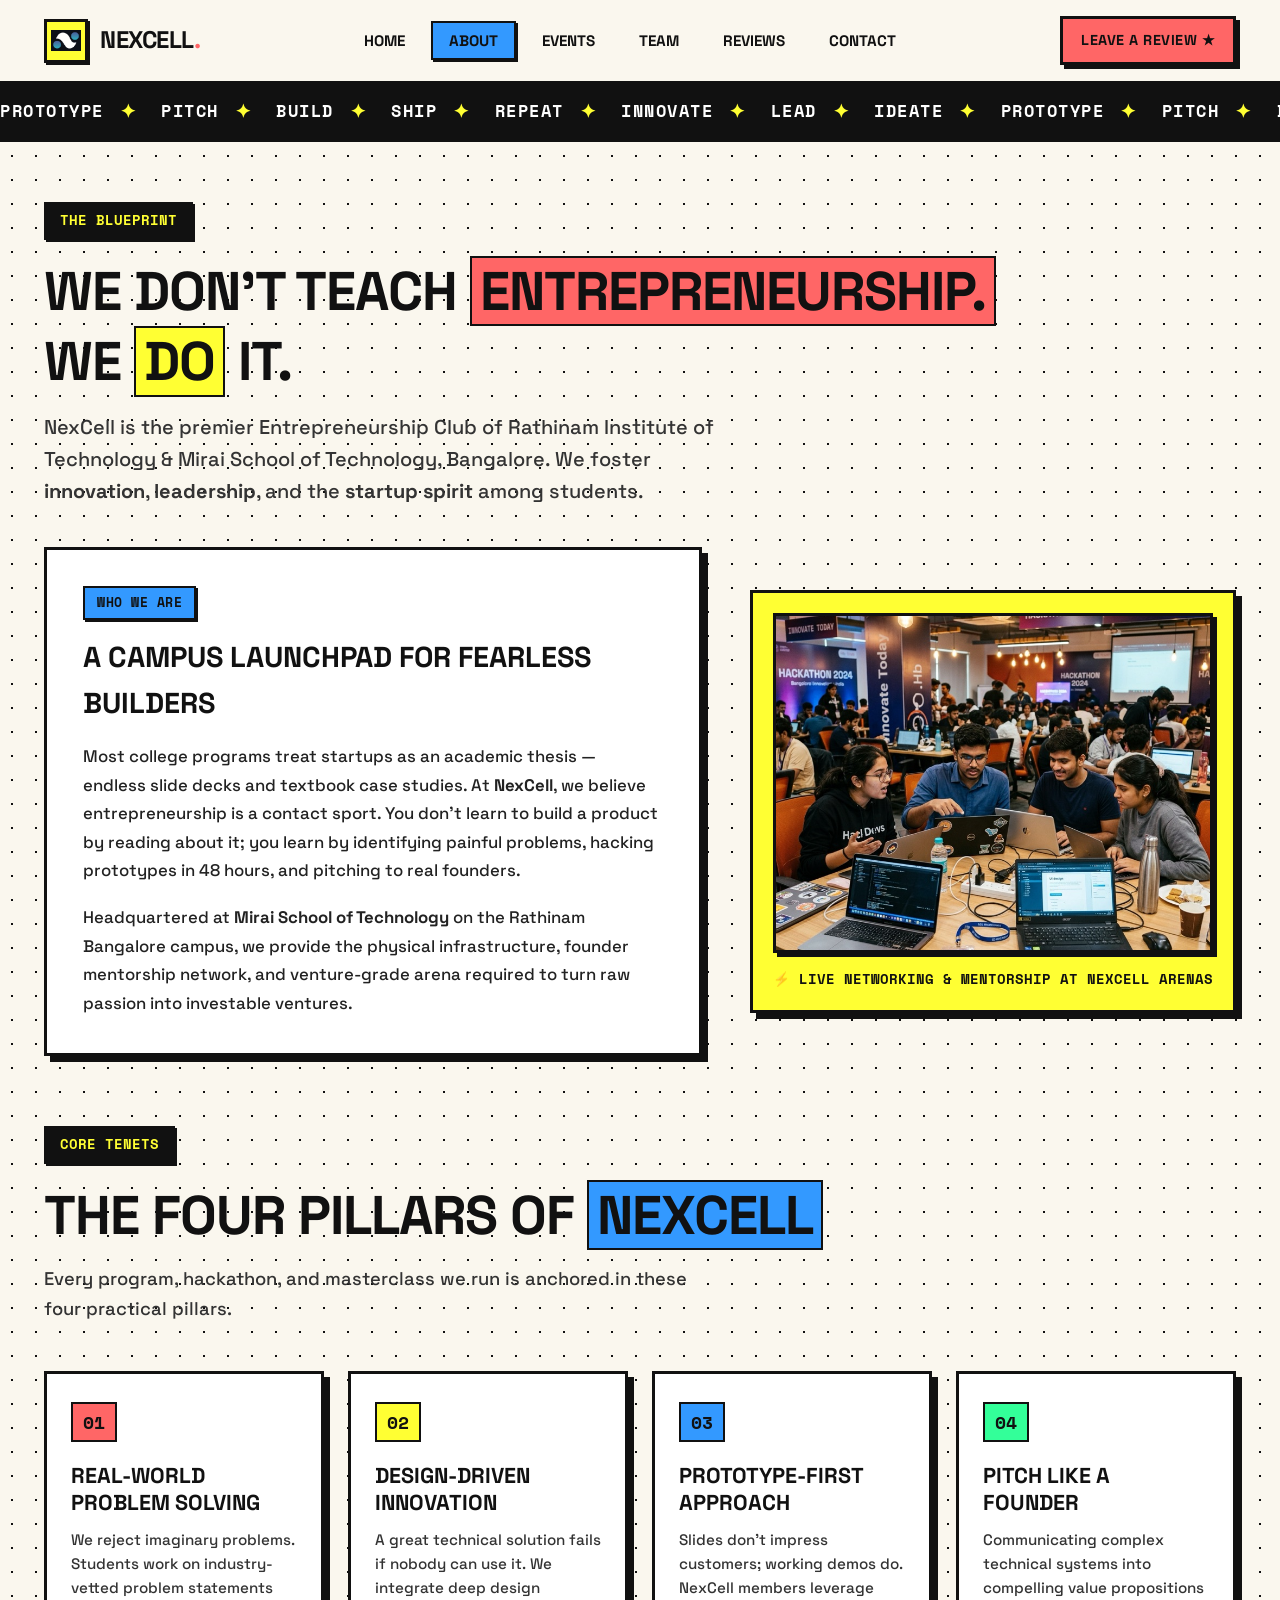
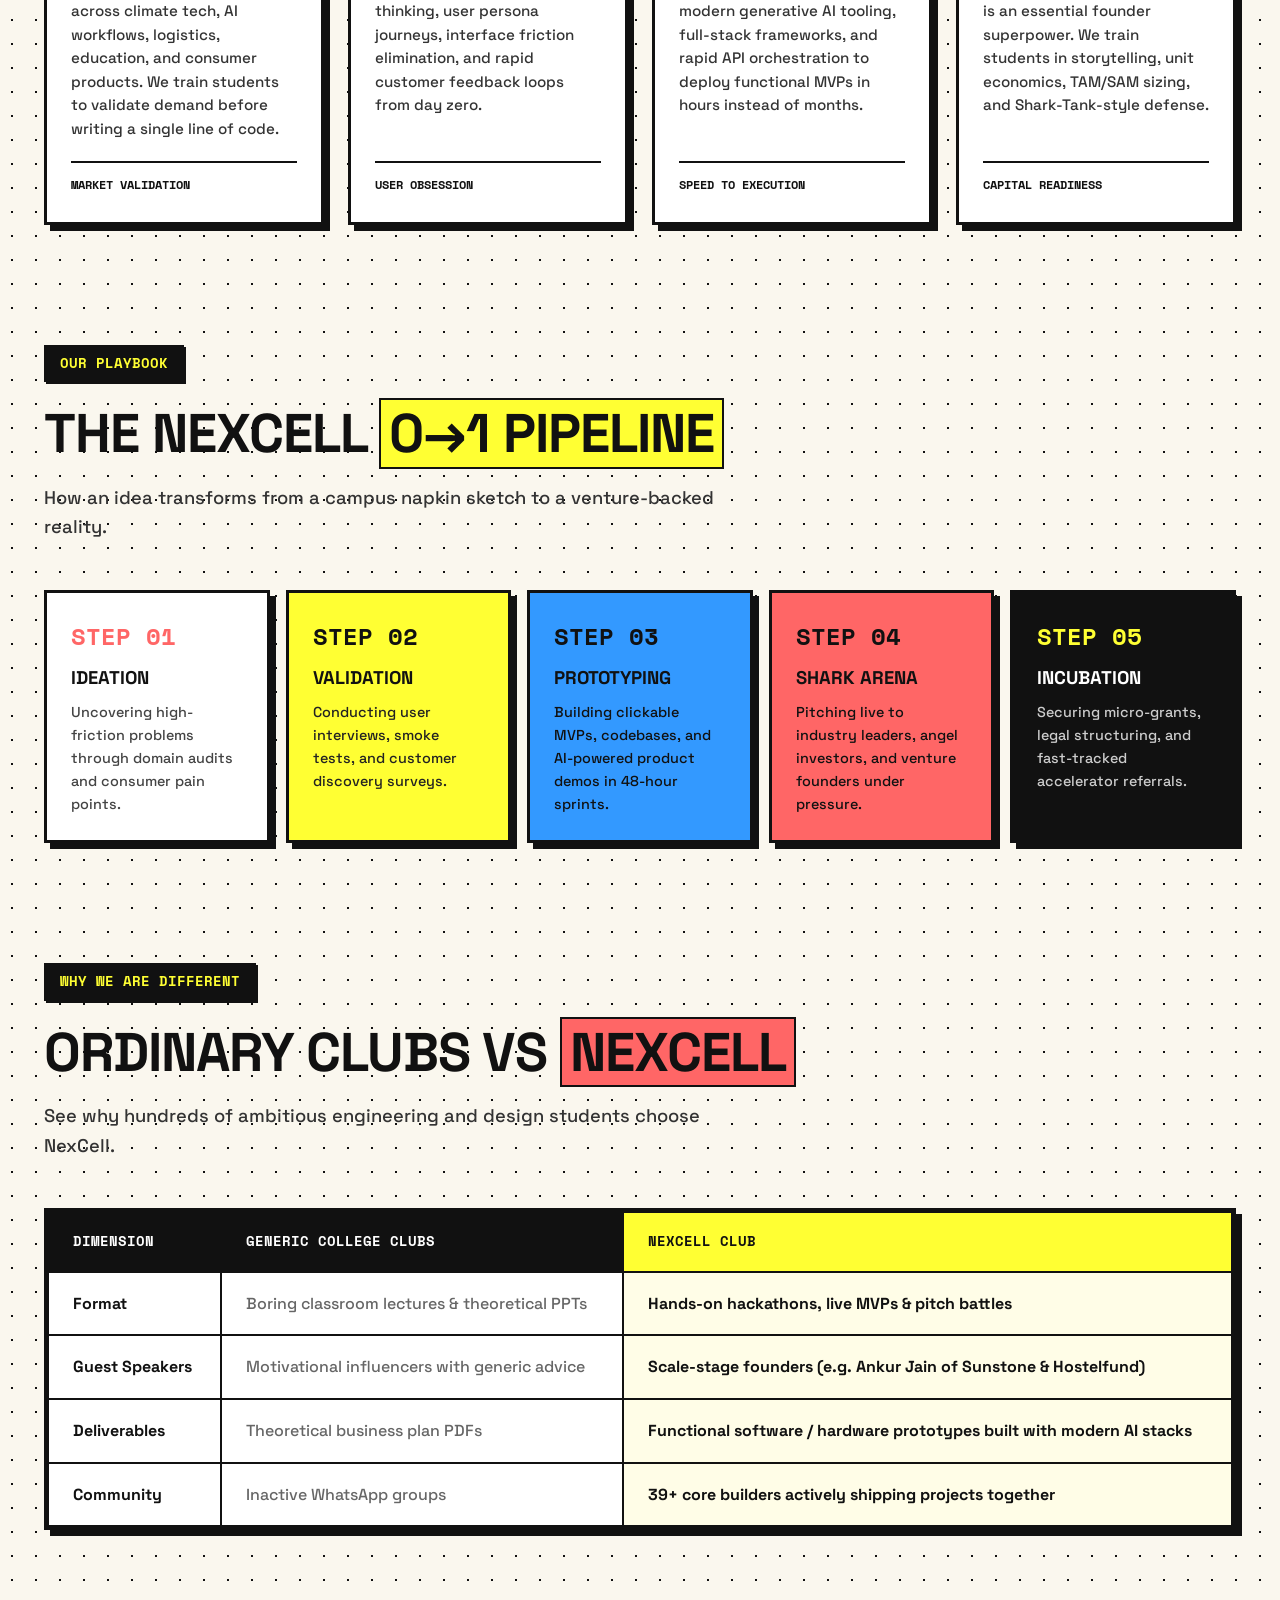
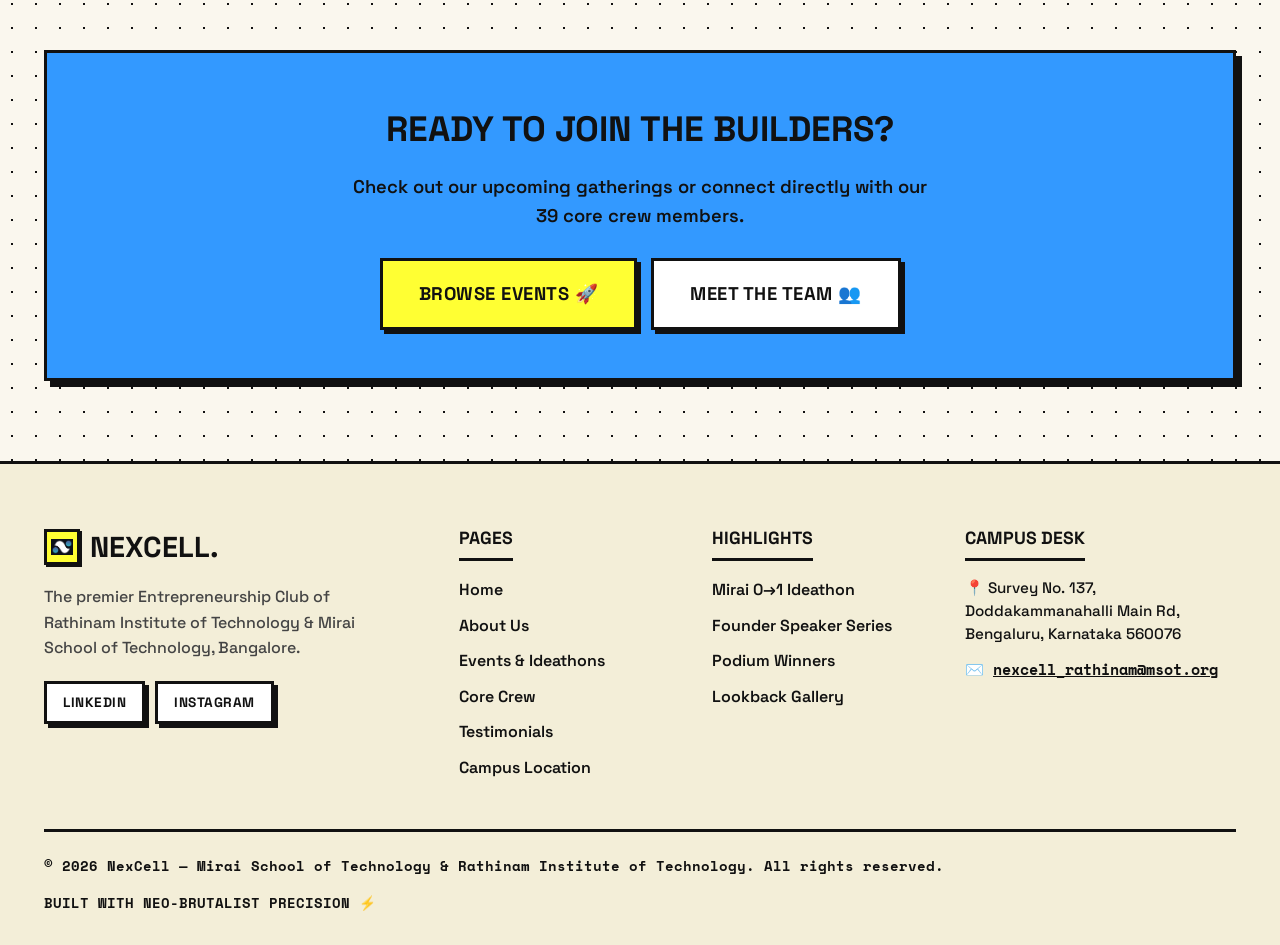
==== commit 42b6cd10: "feat: add monumental hero with club name and scrollable crime scene tape" ====
--- a/about.html
+++ b/about.html
@@ -349,3 +349,4 @@
   <script src="js/main.js"></script>
 </body>
 </html>
+
--- a/css/style.css
+++ b/css/style.css
@@ -485,12 +485,200 @@
 }
 
 /* ==========================================================================
-   HERO SECTION (HOME)
+   HERO SECTION (HOME) & CRIME SCENE TAPE
    ========================================================================== */
 
 .hero-section {
-  padding: 70px 0 60px;
+  padding: 60px 0 60px;
   position: relative;
+}
+
+.hero-section.monumental-hero {
+  padding: 40px 0 60px;
+  position: relative;
+  overflow: hidden;
+}
+
+/* Crime Scene Tape Container */
+.crime-tape-container {
+  position: absolute;
+  top: 0;
+  left: 0;
+  right: 0;
+  bottom: 0;
+  pointer-events: none;
+  z-index: 60;
+  display: flex;
+  flex-direction: column;
+  align-items: center;
+  justify-content: flex-start;
+  padding-top: 140px;
+  overflow: hidden;
+}
+
+.crime-tape {
+  position: relative;
+  width: 140vw;
+  max-width: 2600px;
+  height: 54px;
+  display: flex;
+  align-items: center;
+  justify-content: center;
+  border-top: var(--border-thick);
+  border-bottom: var(--border-thick);
+  box-shadow: 0 10px 24px rgba(0, 0, 0, 0.45), 4px 4px 0px #111111;
+  user-select: none;
+  will-change: transform;
+  transition: transform 0.04s ease-out;
+  transform-origin: center center;
+}
+
+.crime-tape.tape-1 {
+  background: #111111;
+  color: #ffffff;
+  border-top: 3.5px solid var(--color-yellow);
+  border-bottom: 3.5px solid var(--color-yellow);
+  transform: translate3d(0, -18px, 0) rotate(-3.5deg);
+  z-index: 2;
+}
+
+.crime-tape.tape-2 {
+  background: var(--color-yellow);
+  color: #111111;
+  border-top: 3.5px solid #111111;
+  border-bottom: 3.5px solid #111111;
+  transform: translate3d(0, 18px, 0) rotate(3.2deg);
+  z-index: 3;
+}
+
+.tape-text-content {
+  display: flex;
+  align-items: center;
+  gap: 20px;
+  white-space: nowrap;
+  font-family: var(--font-mono);
+  font-weight: 800;
+  font-size: 1.05rem;
+  letter-spacing: 2px;
+  text-transform: uppercase;
+}
+
+.tape-star {
+  font-size: 1.25rem;
+}
+
+.crime-tape.tape-1 .tape-star {
+  color: var(--color-yellow);
+}
+
+.crime-tape.tape-2 .tape-star {
+  color: #111111;
+}
+
+/* Tape Scroll Indicator Pill */
+.crime-tape-notice {
+  margin-top: 24px;
+  background: var(--color-red);
+  color: var(--color-black);
+  border: var(--border-thick);
+  box-shadow: var(--shadow-sm);
+  padding: 8px 18px;
+  font-family: var(--font-mono);
+  font-size: 0.85rem;
+  font-weight: 800;
+  text-transform: uppercase;
+  letter-spacing: 1px;
+  display: inline-flex;
+  align-items: center;
+  gap: 8px;
+  animation: notice-bounce 1.8s infinite ease-in-out;
+  transition: opacity 0.2s ease, transform 0.2s ease;
+  z-index: 4;
+}
+
+@keyframes notice-bounce {
+  0%, 100% { transform: translateY(0); }
+  50% { transform: translateY(-5px); }
+}
+
+/* Monumental Hero Typography */
+.hero-monumental-header {
+  text-align: center;
+  margin-bottom: 44px;
+  position: relative;
+  z-index: 10;
+}
+
+.hero-college-badge {
+  display: inline-flex;
+  align-items: center;
+  gap: 8px;
+  font-family: var(--font-mono);
+  font-weight: 700;
+  font-size: 0.85rem;
+  padding: 6px 14px;
+  background: var(--color-black);
+  color: var(--color-yellow);
+  border: var(--border-thin);
+  box-shadow: var(--shadow-xs);
+  text-transform: uppercase;
+  margin-bottom: 16px;
+}
+
+.hero-giant-club-name {
+  font-size: clamp(4.5rem, 16vw, 11rem);
+  font-weight: 900;
+  line-height: 0.88;
+  letter-spacing: -4px;
+  text-transform: uppercase;
+  color: var(--color-black);
+  text-shadow: 6px 6px 0px var(--color-yellow), 12px 12px 0px var(--color-black);
+  margin: 0 0 16px;
+  user-select: none;
+}
+
+.hero-giant-club-name .dot {
+  color: var(--color-red);
+  text-shadow: 6px 6px 0px var(--color-black);
+}
+
+.hero-tagline-bar {
+  display: flex;
+  align-items: center;
+  justify-content: center;
+  gap: 12px;
+  flex-wrap: wrap;
+  margin-top: 14px;
+}
+
+.hero-tagline-pill {
+  font-family: var(--font-display);
+  font-weight: 800;
+  font-size: clamp(1rem, 2.2vw, 1.45rem);
+  text-transform: uppercase;
+  letter-spacing: 0.5px;
+}
+
+/* Lower Hero Grid */
+.hero-lower-grid {
+  display: grid;
+  grid-template-columns: 1.15fr 0.85fr;
+  gap: 40px;
+  align-items: center;
+  position: relative;
+  z-index: 10;
+}
+
+.hero-info-card {
+  padding: 38px;
+  background: var(--color-white);
+}
+
+.hero-info-card p {
+  font-size: 1.2rem;
+  line-height: 1.65;
+  color: #222222;
+  margin-bottom: 28px;
 }
 
 .hero-grid {
@@ -1647,7 +1835,8 @@
    ========================================================================== */
 
 @media (max-width: 1024px) {
-  .hero-grid {
+  .hero-grid,
+  .hero-lower-grid {
     grid-template-columns: 1fr;
     gap: 40px;
   }
@@ -1716,6 +1905,30 @@
   .mobile-toggle {
     display: flex;
   }
+
+  .hero-giant-club-name {
+    font-size: clamp(3.2rem, 17vw, 5.5rem);
+    letter-spacing: -2px;
+    text-shadow: 4px 4px 0px var(--color-yellow), 8px 8px 0px var(--color-black);
+  }
+
+  .crime-tape-container {
+    padding-top: 110px;
+  }
+
+  .crime-tape {
+    height: 44px;
+    width: 170vw;
+  }
+
+  .tape-text-content {
+    font-size: 0.85rem;
+    gap: 12px;
+  }
+
+  .hero-info-card {
+    padding: 24px 20px;
+  }
   
   .stats-grid {
     grid-template-columns: 1fr;
@@ -1738,3 +1951,4 @@
     grid-template-columns: 1fr;
   }
 }
+
